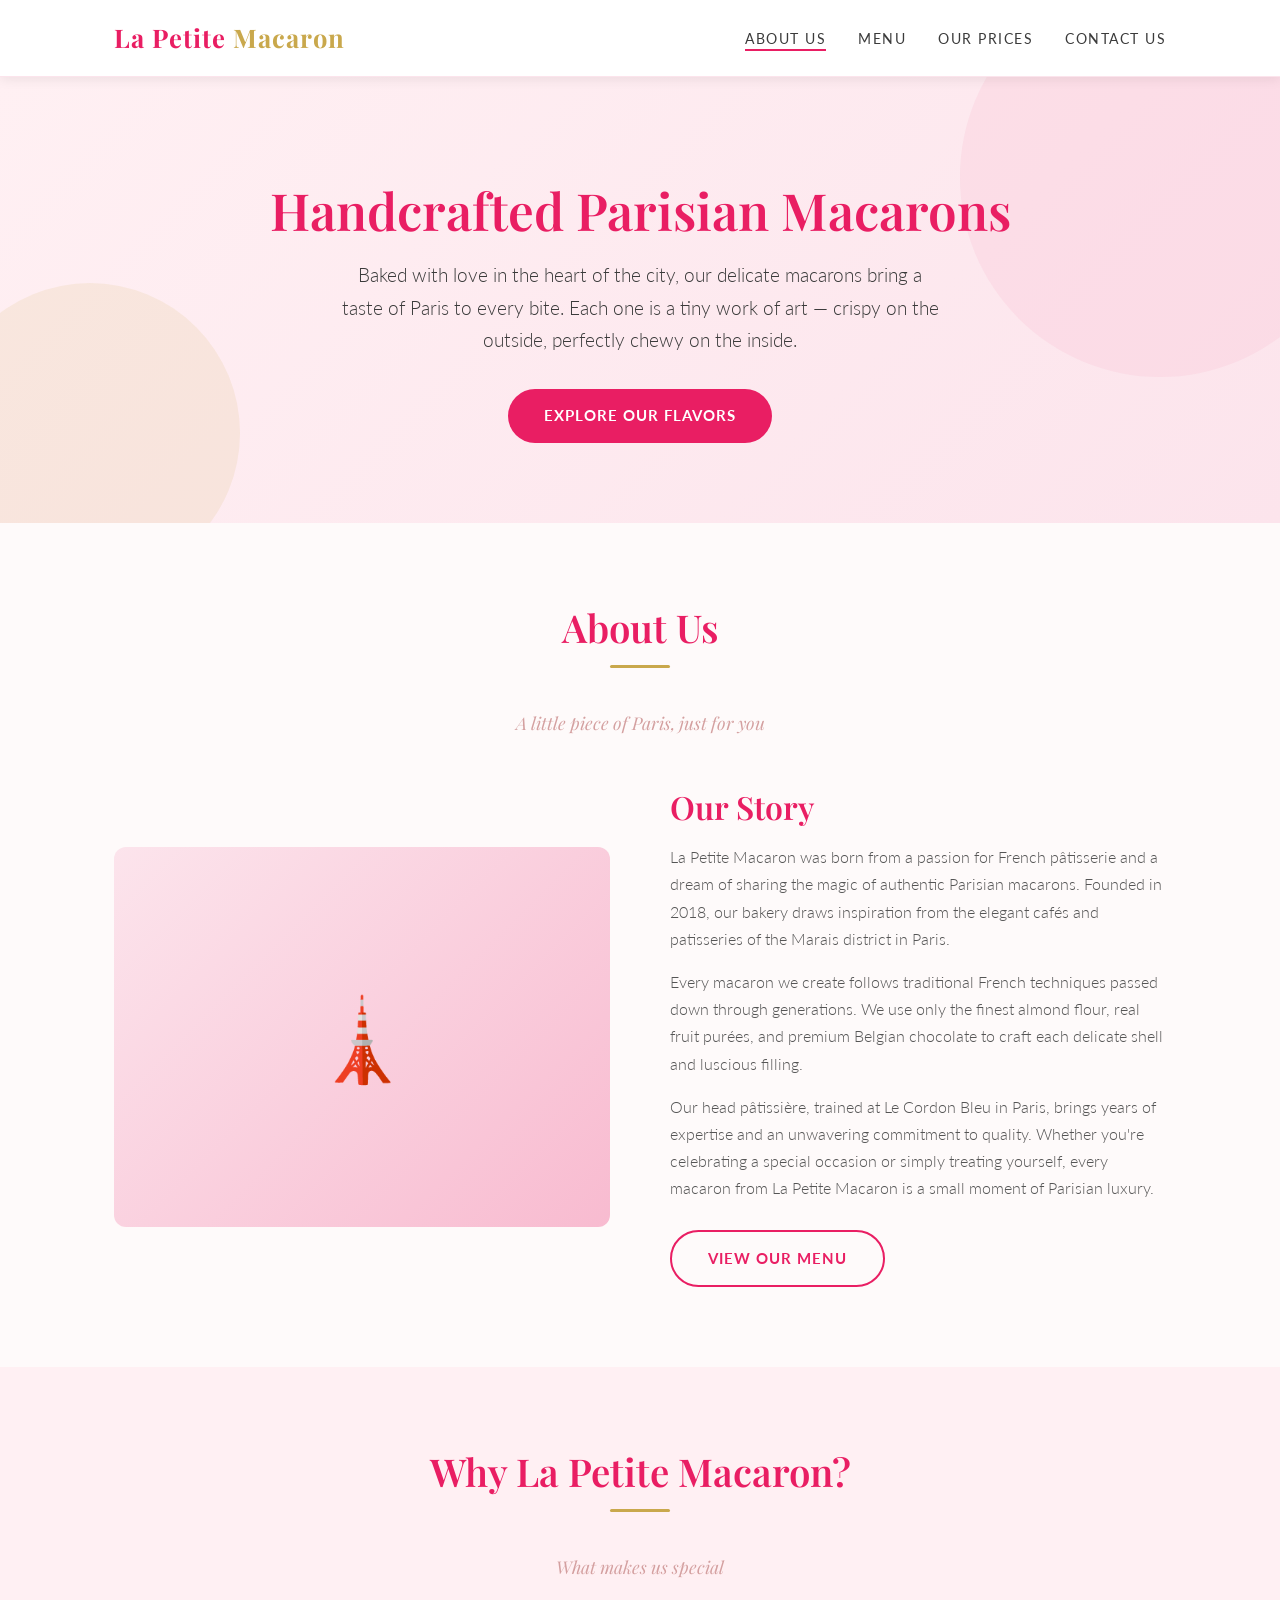
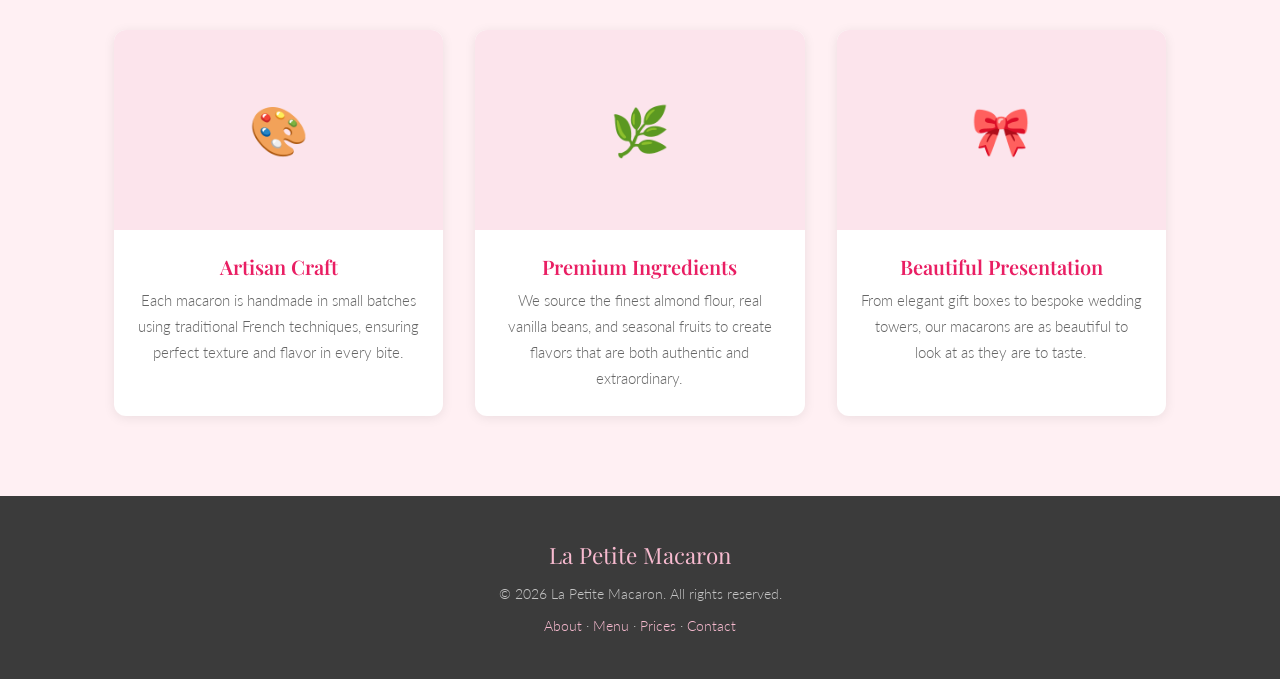
==== index.html @ bf43d008 "Add Parisian macaron bakery website with About, Menu, Prices, and Contact pages Co-Authored-By: Devi" ====
<!DOCTYPE html>
<html lang="en">
<head>
  <meta charset="UTF-8" />
  <meta name="viewport" content="width=device-width, initial-scale=1.0" />
  <title>La Petite Macaron — Parisian Macaron Bakery</title>
  <link rel="stylesheet" href="style.css" />
</head>
<body>

  <!-- ========== HEADER ========== -->
  <header>
    <div class="nav-wrapper">
      <a href="index.html" class="logo">La Petite <span>Macaron</span></a>
      <button class="hamburger" onclick="document.querySelector('nav ul').classList.toggle('open')" aria-label="Menu">
        <span></span><span></span><span></span>
      </button>
      <nav>
        <ul>
          <li><a href="index.html" class="active">About Us</a></li>
          <li><a href="menu.html">Menu</a></li>
          <li><a href="prices.html">Our Prices</a></li>
          <li><a href="contact.html">Contact Us</a></li>
        </ul>
      </nav>
    </div>
  </header>

  <!-- ========== HERO ========== -->
  <section class="hero">
    <h1>Handcrafted Parisian Macarons</h1>
    <p>Baked with love in the heart of the city, our delicate macarons bring a taste of Paris to every bite. Each one is a tiny work of art — crispy on the outside, perfectly chewy on the inside.</p>
    <a href="menu.html" class="btn btn-primary">Explore Our Flavors</a>
  </section>

  <!-- ========== ABOUT US ========== -->
  <section class="section-pad" id="about">
    <div class="container">
      <div class="text-center">
        <h2 class="section-title">About Us</h2>
        <div class="divider"></div>
        <p class="section-subtitle">A little piece of Paris, just for you</p>
      </div>

      <div class="about-grid">
        <div class="about-img-placeholder">🗼</div>
        <div class="about-text">
          <h2>Our Story</h2>
          <p>La Petite Macaron was born from a passion for French pâtisserie and a dream of sharing the magic of authentic Parisian macarons. Founded in 2018, our bakery draws inspiration from the elegant cafés and patisseries of the Marais district in Paris.</p>
          <p>Every macaron we create follows traditional French techniques passed down through generations. We use only the finest almond flour, real fruit purées, and premium Belgian chocolate to craft each delicate shell and luscious filling.</p>
          <p>Our head pâtissière, trained at Le Cordon Bleu in Paris, brings years of expertise and an unwavering commitment to quality. Whether you're celebrating a special occasion or simply treating yourself, every macaron from La Petite Macaron is a small moment of Parisian luxury.</p>
          <a href="menu.html" class="btn btn-outline" style="margin-top: 12px;">View Our Menu</a>
        </div>
      </div>
    </div>
  </section>

  <!-- ========== VALUES ========== -->
  <section class="section-pad" style="background: var(--pink-lightest);">
    <div class="container text-center">
      <h2 class="section-title">Why La Petite Macaron?</h2>
      <div class="divider"></div>
      <p class="section-subtitle">What makes us special</p>

      <div class="card-grid">
        <div class="card">
          <div class="card-img">🎨</div>
          <div class="card-body">
            <h3>Artisan Craft</h3>
            <p>Each macaron is handmade in small batches using traditional French techniques, ensuring perfect texture and flavor in every bite.</p>
          </div>
        </div>

        <div class="card">
          <div class="card-img">🌿</div>
          <div class="card-body">
            <h3>Premium Ingredients</h3>
            <p>We source the finest almond flour, real vanilla beans, and seasonal fruits to create flavors that are both authentic and extraordinary.</p>
          </div>
        </div>

        <div class="card">
          <div class="card-img">🎀</div>
          <div class="card-body">
            <h3>Beautiful Presentation</h3>
            <p>From elegant gift boxes to bespoke wedding towers, our macarons are as beautiful to look at as they are to taste.</p>
          </div>
        </div>
      </div>
    </div>
  </section>

  <!-- ========== FOOTER ========== -->
  <footer>
    <div class="footer-logo">La Petite Macaron</div>
    <p>&copy; 2026 La Petite Macaron. All rights reserved.</p>
    <p style="margin-top: 8px;">
      <a href="index.html">About</a> &middot;
      <a href="menu.html">Menu</a> &middot;
      <a href="prices.html">Prices</a> &middot;
      <a href="contact.html">Contact</a>
    </p>
  </footer>

</body>
</html>
---- style.css ----
/* ===== Parisian Macaron Bakery — Global Styles ===== */

@import url('https://fonts.googleapis.com/css2?family=Playfair+Display:ital,wght@0,400;0,600;0,700;1,400&family=Lato:wght@300;400;700&display=swap');

/* ---------- Reset & Base ---------- */
*, *::before, *::after { box-sizing: border-box; margin: 0; padding: 0; }

:root {
  --pink-lightest: #fff0f3;
  --pink-light:    #fce4ec;
  --pink:          #f8bbd0;
  --pink-medium:   #f48fb1;
  --pink-dark:     #e91e63;
  --rose:          #d4a0a0;
  --gold:          #c9a84c;
  --gold-light:    #e8d5a3;
  --charcoal:      #3b3b3b;
  --off-white:     #fefafa;
  --white:         #ffffff;
  --shadow:        0 2px 12px rgba(0,0,0,.08);
  --shadow-lg:     0 6px 24px rgba(0,0,0,.10);
  --radius:        12px;
  --transition:    .3s ease;
}

html { scroll-behavior: smooth; }

body {
  font-family: 'Lato', sans-serif;
  font-weight: 300;
  color: var(--charcoal);
  background: var(--off-white);
  line-height: 1.7;
  font-size: 16px;
}

h1, h2, h3, h4 {
  font-family: 'Playfair Display', serif;
  font-weight: 600;
  line-height: 1.3;
}

a { color: var(--pink-dark); text-decoration: none; transition: color var(--transition); }
a:hover { color: var(--gold); }

img { max-width: 100%; display: block; }

/* ---------- Utility ---------- */
.container { max-width: 1100px; margin: 0 auto; padding: 0 24px; }
.text-center { text-align: center; }
.section-pad { padding: 80px 0; }

.section-title {
  font-size: 2.4rem;
  margin-bottom: 12px;
  color: var(--pink-dark);
}
.section-subtitle {
  font-size: 1.1rem;
  color: var(--rose);
  margin-bottom: 48px;
  font-style: italic;
  font-family: 'Playfair Display', serif;
}

/* ---------- Header / Navigation ---------- */
header {
  background: var(--white);
  border-bottom: 1px solid var(--pink-light);
  position: sticky;
  top: 0;
  z-index: 100;
  box-shadow: var(--shadow);
}

.nav-wrapper {
  display: flex;
  align-items: center;
  justify-content: space-between;
  padding: 16px 24px;
  max-width: 1100px;
  margin: 0 auto;
}

.logo {
  font-family: 'Playfair Display', serif;
  font-size: 1.6rem;
  font-weight: 700;
  color: var(--pink-dark);
  letter-spacing: 1px;
}
.logo span { color: var(--gold); }

nav ul {
  display: flex;
  list-style: none;
  gap: 32px;
}

nav a {
  font-weight: 400;
  color: var(--charcoal);
  text-transform: uppercase;
  font-size: .85rem;
  letter-spacing: 1.5px;
  position: relative;
  padding-bottom: 4px;
}
nav a::after {
  content: '';
  position: absolute;
  width: 0;
  height: 2px;
  bottom: 0;
  left: 0;
  background: var(--pink-dark);
  transition: width var(--transition);
}
nav a:hover::after,
nav a.active::after { width: 100%; }
nav a:hover { color: var(--pink-dark); }

/* Hamburger (mobile) */
.hamburger {
  display: none;
  flex-direction: column;
  gap: 5px;
  cursor: pointer;
  background: none;
  border: none;
  padding: 4px;
}
.hamburger span {
  display: block;
  width: 26px;
  height: 2px;
  background: var(--charcoal);
  border-radius: 2px;
  transition: var(--transition);
}

/* ---------- Hero ---------- */
.hero {
  background: linear-gradient(135deg, var(--pink-lightest) 0%, var(--pink-light) 100%);
  text-align: center;
  padding: 100px 24px 80px;
  position: relative;
  overflow: hidden;
}
.hero::before {
  content: '';
  position: absolute;
  width: 400px;
  height: 400px;
  border-radius: 50%;
  background: rgba(248,187,208,.25);
  top: -100px;
  right: -80px;
}
.hero::after {
  content: '';
  position: absolute;
  width: 300px;
  height: 300px;
  border-radius: 50%;
  background: rgba(201,168,76,.12);
  bottom: -60px;
  left: -60px;
}

.hero h1 {
  font-size: 3.2rem;
  color: var(--pink-dark);
  margin-bottom: 16px;
  position: relative;
  z-index: 1;
}
.hero p {
  font-size: 1.2rem;
  max-width: 600px;
  margin: 0 auto 32px;
  color: var(--charcoal);
  position: relative;
  z-index: 1;
}
.hero .btn {
  position: relative;
  z-index: 1;
}

/* ---------- Buttons ---------- */
.btn {
  display: inline-block;
  padding: 14px 36px;
  border-radius: 30px;
  font-weight: 700;
  font-size: .95rem;
  letter-spacing: 1px;
  text-transform: uppercase;
  transition: all var(--transition);
  cursor: pointer;
  border: none;
}
.btn-primary {
  background: var(--pink-dark);
  color: var(--white);
}
.btn-primary:hover {
  background: var(--gold);
  color: var(--white);
  transform: translateY(-2px);
  box-shadow: var(--shadow-lg);
}
.btn-outline {
  border: 2px solid var(--pink-dark);
  color: var(--pink-dark);
  background: transparent;
}
.btn-outline:hover {
  background: var(--pink-dark);
  color: var(--white);
}

/* ---------- Cards ---------- */
.card-grid {
  display: grid;
  grid-template-columns: repeat(auto-fill, minmax(280px, 1fr));
  gap: 32px;
}

.card {
  background: var(--white);
  border-radius: var(--radius);
  overflow: hidden;
  box-shadow: var(--shadow);
  transition: transform var(--transition), box-shadow var(--transition);
}
.card:hover {
  transform: translateY(-6px);
  box-shadow: var(--shadow-lg);
}

.card-img {
  width: 100%;
  height: 200px;
  object-fit: cover;
  background: var(--pink-light);
  display: flex;
  align-items: center;
  justify-content: center;
  font-size: 3rem;
}

.card-body {
  padding: 24px;
}
.card-body h3 {
  font-size: 1.25rem;
  margin-bottom: 8px;
  color: var(--pink-dark);
}
.card-body p {
  font-size: .95rem;
  color: #666;
}

/* ---------- About Section ---------- */
.about-grid {
  display: grid;
  grid-template-columns: 1fr 1fr;
  gap: 60px;
  align-items: center;
}
.about-img-placeholder {
  width: 100%;
  height: 380px;
  border-radius: var(--radius);
  background: linear-gradient(135deg, var(--pink-light), var(--pink));
  display: flex;
  align-items: center;
  justify-content: center;
  font-size: 5rem;
}
.about-text h2 {
  font-size: 2rem;
  color: var(--pink-dark);
  margin-bottom: 16px;
}
.about-text p {
  margin-bottom: 16px;
  color: #555;
}

/* ---------- Pricing Table ---------- */
.pricing-grid {
  display: grid;
  grid-template-columns: repeat(auto-fill, minmax(300px, 1fr));
  gap: 32px;
}
.pricing-card {
  background: var(--white);
  border-radius: var(--radius);
  box-shadow: var(--shadow);
  padding: 40px 32px;
  text-align: center;
  transition: transform var(--transition), box-shadow var(--transition);
  position: relative;
  overflow: hidden;
}
.pricing-card::before {
  content: '';
  position: absolute;
  top: 0; left: 0; right: 0;
  height: 5px;
  background: linear-gradient(90deg, var(--pink-medium), var(--pink-dark));
}
.pricing-card:hover {
  transform: translateY(-6px);
  box-shadow: var(--shadow-lg);
}
.pricing-card.featured {
  border: 2px solid var(--pink-dark);
}
.pricing-card.featured::before {
  height: 5px;
  background: linear-gradient(90deg, var(--gold), var(--pink-dark));
}

.pricing-card h3 {
  font-size: 1.4rem;
  color: var(--pink-dark);
  margin-bottom: 8px;
}
.pricing-card .price {
  font-size: 2.4rem;
  font-weight: 700;
  color: var(--charcoal);
  margin: 16px 0;
  font-family: 'Playfair Display', serif;
}
.pricing-card .price small {
  font-size: .9rem;
  font-weight: 300;
  color: #888;
}
.pricing-card ul {
  list-style: none;
  margin: 24px 0;
  text-align: left;
}
.pricing-card ul li {
  padding: 8px 0;
  border-bottom: 1px solid var(--pink-lightest);
  color: #555;
  font-size: .95rem;
}
.pricing-card ul li::before {
  content: '✦ ';
  color: var(--pink-medium);
}

/* ---------- Contact ---------- */
.contact-grid {
  display: grid;
  grid-template-columns: 1fr 1fr;
  gap: 48px;
  align-items: start;
}

.contact-info h3 {
  font-size: 1.3rem;
  color: var(--pink-dark);
  margin-bottom: 16px;
}
.contact-info p {
  margin-bottom: 12px;
  color: #555;
}
.contact-info .info-item {
  display: flex;
  align-items: flex-start;
  gap: 12px;
  margin-bottom: 20px;
}
.contact-info .info-icon {
  width: 42px;
  height: 42px;
  border-radius: 50%;
  background: var(--pink-light);
  display: flex;
  align-items: center;
  justify-content: center;
  font-size: 1.1rem;
  flex-shrink: 0;
  color: var(--pink-dark);
}
.contact-info .info-text strong {
  display: block;
  margin-bottom: 2px;
  color: var(--charcoal);
}
.contact-info .info-text span,
.contact-info .info-text a {
  color: #666;
  font-size: .95rem;
}

.social-links {
  display: flex;
  gap: 16px;
  margin-top: 24px;
}
.social-links a {
  width: 44px;
  height: 44px;
  border-radius: 50%;
  background: var(--pink-light);
  display: flex;
  align-items: center;
  justify-content: center;
  font-size: 1.2rem;
  color: var(--pink-dark);
  transition: all var(--transition);
}
.social-links a:hover {
  background: var(--pink-dark);
  color: var(--white);
  transform: translateY(-3px);
}

.contact-form {
  background: var(--white);
  padding: 36px;
  border-radius: var(--radius);
  box-shadow: var(--shadow);
}
.contact-form h3 {
  font-size: 1.3rem;
  color: var(--pink-dark);
  margin-bottom: 24px;
}
.form-group {
  margin-bottom: 20px;
}
.form-group label {
  display: block;
  font-weight: 400;
  margin-bottom: 6px;
  font-size: .9rem;
  color: var(--charcoal);
}
.form-group input,
.form-group textarea,
.form-group select {
  width: 100%;
  padding: 12px 16px;
  border: 1px solid var(--pink);
  border-radius: 8px;
  font-family: 'Lato', sans-serif;
  font-size: .95rem;
  transition: border-color var(--transition);
  background: var(--off-white);
}
.form-group input:focus,
.form-group textarea:focus,
.form-group select:focus {
  outline: none;
  border-color: var(--pink-dark);
}
.form-group textarea { resize: vertical; min-height: 120px; }

/* ---------- Footer ---------- */
footer {
  background: var(--charcoal);
  color: rgba(255,255,255,.7);
  text-align: center;
  padding: 40px 24px;
  font-size: .9rem;
}
footer .footer-logo {
  font-family: 'Playfair Display', serif;
  font-size: 1.4rem;
  color: var(--pink);
  margin-bottom: 8px;
}
footer a { color: var(--pink); }
footer a:hover { color: var(--gold-light); }

/* ---------- Decorative Divider ---------- */
.divider {
  width: 60px;
  height: 3px;
  background: var(--gold);
  margin: 0 auto 40px;
  border-radius: 2px;
}

/* ---------- Flavor badge ---------- */
.flavor-badge {
  display: inline-block;
  padding: 4px 14px;
  border-radius: 20px;
  font-size: .78rem;
  font-weight: 700;
  text-transform: uppercase;
  letter-spacing: .5px;
  margin-top: 10px;
}
.badge-classic  { background: var(--pink-light); color: var(--pink-dark); }
.badge-fruity   { background: #fff3e0; color: #e65100; }
.badge-rich     { background: #efebe9; color: #4e342e; }
.badge-seasonal { background: #e8f5e9; color: #2e7d32; }
.badge-premium  { background: #fff8e1; color: var(--gold); }

/* ---------- Responsive ---------- */
@media (max-width: 768px) {
  .hamburger { display: flex; }

  nav ul {
    display: none;
    flex-direction: column;
    position: absolute;
    top: 100%;
    left: 0; right: 0;
    background: var(--white);
    padding: 24px;
    gap: 20px;
    border-bottom: 1px solid var(--pink-light);
    box-shadow: var(--shadow);
  }
  nav ul.open { display: flex; }

  .hero h1 { font-size: 2.2rem; }

  .about-grid,
  .contact-grid { grid-template-columns: 1fr; }

  .card-grid { grid-template-columns: 1fr; }
  .pricing-grid { grid-template-columns: 1fr; }
}
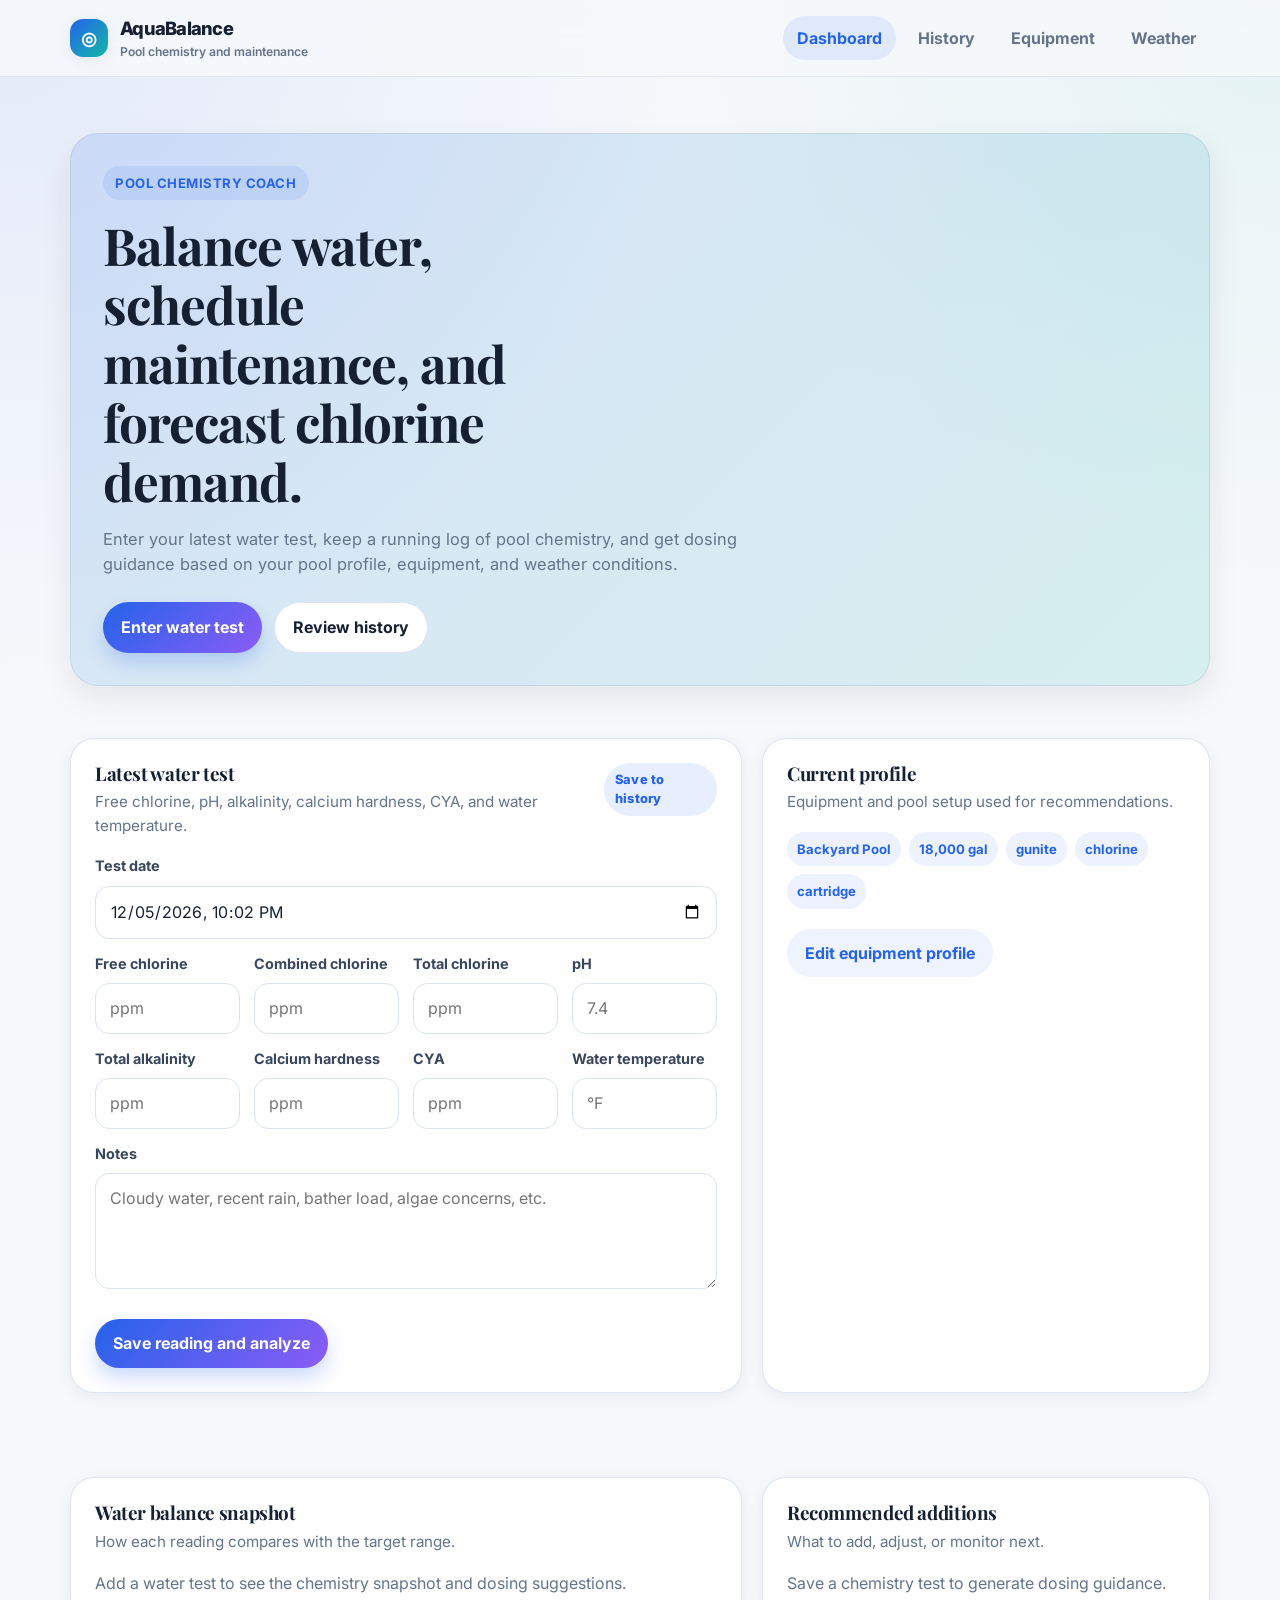
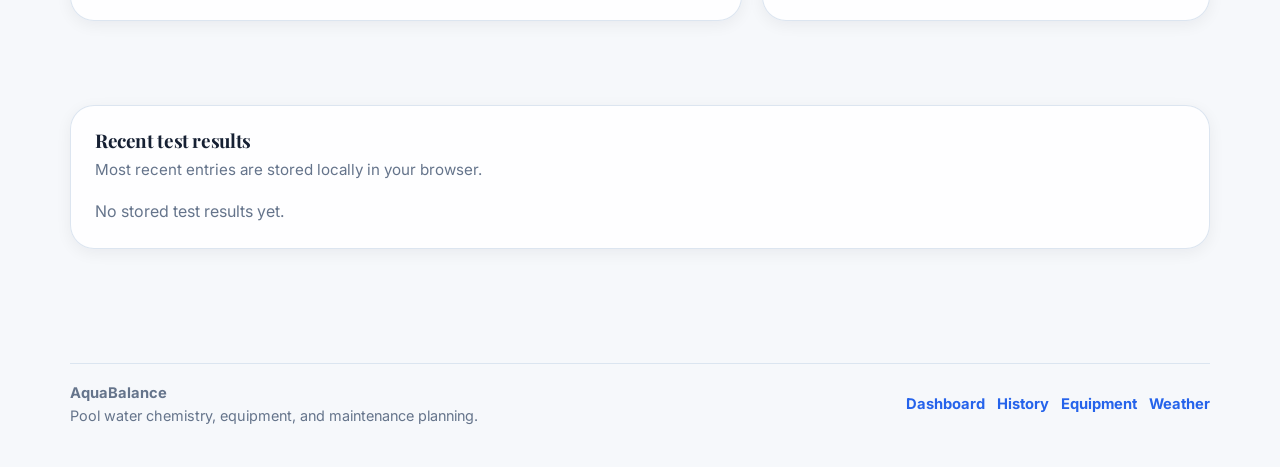
==== commit 3f63aa89: "Build pool chemistry web app Co-Authored-By: Devin AI <158243242+devin-ai-integration[bot]@users.nor" ====
--- a/index.html
+++ b/index.html
@@ -3,104 +3,168 @@
 <head>
   <meta charset="UTF-8" />
   <meta name="viewport" content="width=device-width, initial-scale=1.0" />
-  <title>La Petite Macaron — Parisian Macaron Bakery</title>
+  <title>AquaBalance — Pool Water Chemistry Coach</title>
   <link rel="stylesheet" href="style.css" />
+  <script defer src="app.js"></script>
 </head>
-<body>
-
-  <!-- ========== HEADER ========== -->
-  <header>
-    <div class="nav-wrapper">
-      <a href="index.html" class="logo">La Petite <span>Macaron</span></a>
-      <button class="hamburger" onclick="document.querySelector('nav ul').classList.toggle('open')" aria-label="Menu">
+<body data-page="dashboard">
+  <header class="app-header">
+    <div class="container nav-shell">
+      <a class="brand" href="index.html">
+        <span class="brand-mark">◎</span>
+        <span>
+          AquaBalance
+          <small>Pool chemistry and maintenance</small>
+        </span>
+      </a>
+      <button class="nav-toggle" type="button" aria-label="Toggle navigation" data-nav-toggle>
         <span></span><span></span><span></span>
       </button>
-      <nav>
-        <ul>
-          <li><a href="index.html" class="active">About Us</a></li>
-          <li><a href="menu.html">Menu</a></li>
-          <li><a href="prices.html">Our Prices</a></li>
-          <li><a href="contact.html">Contact Us</a></li>
-        </ul>
+      <nav class="nav" data-nav-menu>
+        <a class="active" data-nav-link href="index.html">Dashboard</a>
+        <a data-nav-link href="menu.html">History</a>
+        <a data-nav-link href="prices.html">Equipment</a>
+        <a data-nav-link href="contact.html">Weather</a>
       </nav>
     </div>
   </header>
 
-  <!-- ========== HERO ========== -->
-  <section class="hero">
-    <h1>Handcrafted Parisian Macarons</h1>
-    <p>Baked with love in the heart of the city, our delicate macarons bring a taste of Paris to every bite. Each one is a tiny work of art — crispy on the outside, perfectly chewy on the inside.</p>
-    <a href="menu.html" class="btn btn-primary">Explore Our Flavors</a>
-  </section>
-
-  <!-- ========== ABOUT US ========== -->
-  <section class="section-pad" id="about">
-    <div class="container">
-      <div class="text-center">
-        <h2 class="section-title">About Us</h2>
-        <div class="divider"></div>
-        <p class="section-subtitle">A little piece of Paris, just for you</p>
-      </div>
-
-      <div class="about-grid">
-        <div class="about-img-placeholder">🗼</div>
-        <div class="about-text">
-          <h2>Our Story</h2>
-          <p>La Petite Macaron was born from a passion for French pâtisserie and a dream of sharing the magic of authentic Parisian macarons. Founded in 2018, our bakery draws inspiration from the elegant cafés and patisseries of the Marais district in Paris.</p>
-          <p>Every macaron we create follows traditional French techniques passed down through generations. We use only the finest almond flour, real fruit purées, and premium Belgian chocolate to craft each delicate shell and luscious filling.</p>
-          <p>Our head pâtissière, trained at Le Cordon Bleu in Paris, brings years of expertise and an unwavering commitment to quality. Whether you're celebrating a special occasion or simply treating yourself, every macaron from La Petite Macaron is a small moment of Parisian luxury.</p>
-          <a href="menu.html" class="btn btn-outline" style="margin-top: 12px;">View Our Menu</a>
+  <main class="container">
+    <section class="hero">
+      <div class="hero-card">
+        <span class="eyebrow">Pool chemistry coach</span>
+        <h1>Balance water, schedule maintenance, and forecast chlorine demand.</h1>
+        <p>Enter your latest water test, keep a running log of pool chemistry, and get dosing guidance based on your pool profile, equipment, and weather conditions.</p>
+        <div class="hero-actions">
+          <a class="btn" href="#chemistry-form">Enter water test</a>
+          <a class="btn-secondary" href="menu.html">Review history</a>
         </div>
       </div>
-    </div>
-  </section>
+    </section>
 
-  <!-- ========== VALUES ========== -->
-  <section class="section-pad" style="background: var(--pink-lightest);">
-    <div class="container text-center">
-      <h2 class="section-title">Why La Petite Macaron?</h2>
-      <div class="divider"></div>
-      <p class="section-subtitle">What makes us special</p>
+    <section class="section">
+      <div class="dashboard-grid two-up">
+        <article class="panel">
+          <div class="panel-header">
+            <div class="panel-title">
+              <h2>Latest water test</h2>
+              <p>Free chlorine, pH, alkalinity, calcium hardness, CYA, and water temperature.</p>
+            </div>
+            <span class="badge neutral">Save to history</span>
+          </div>
 
-      <div class="card-grid">
-        <div class="card">
-          <div class="card-img">🎨</div>
-          <div class="card-body">
-            <h3>Artisan Craft</h3>
-            <p>Each macaron is handmade in small batches using traditional French techniques, ensuring perfect texture and flavor in every bite.</p>
+          <form id="chemistry-form" class="form-grid">
+            <div class="field span-12">
+              <label for="test-date">Test date</label>
+              <input id="test-date" name="date" type="datetime-local" />
+            </div>
+            <div class="field span-3">
+              <label for="free-chlorine">Free chlorine</label>
+              <input id="free-chlorine" name="freeChlorine" type="number" step="0.1" min="0" placeholder="ppm" required />
+            </div>
+            <div class="field span-3">
+              <label for="combined-chlorine">Combined chlorine</label>
+              <input id="combined-chlorine" name="combinedChlorine" type="number" step="0.1" min="0" placeholder="ppm" />
+            </div>
+            <div class="field span-3">
+              <label for="total-chlorine">Total chlorine</label>
+              <input id="total-chlorine" name="totalChlorine" type="number" step="0.1" min="0" placeholder="ppm" />
+            </div>
+            <div class="field span-3">
+              <label for="pH">pH</label>
+              <input id="pH" name="pH" type="number" step="0.01" min="6" max="8.5" placeholder="7.4" required />
+            </div>
+            <div class="field span-3">
+              <label for="total-alkalinity">Total alkalinity</label>
+              <input id="total-alkalinity" name="totalAlkalinity" type="number" step="1" min="0" placeholder="ppm" required />
+            </div>
+            <div class="field span-3">
+              <label for="calcium-hardness">Calcium hardness</label>
+              <input id="calcium-hardness" name="calciumHardness" type="number" step="1" min="0" placeholder="ppm" required />
+            </div>
+            <div class="field span-3">
+              <label for="cya">CYA</label>
+              <input id="cya" name="cya" type="number" step="1" min="0" placeholder="ppm" required />
+            </div>
+            <div class="field span-3">
+              <label for="water-temp">Water temperature</label>
+              <input id="water-temp" name="waterTemp" type="number" step="0.1" min="32" max="100" placeholder="°F" />
+            </div>
+            <div class="field span-12">
+              <label for="reading-notes">Notes</label>
+              <textarea id="reading-notes" name="notes" placeholder="Cloudy water, recent rain, bather load, algae concerns, etc."></textarea>
+            </div>
+            <div class="span-12 action-row">
+              <button class="btn" type="submit">Save reading and analyze</button>
+            </div>
+          </form>
+        </article>
+
+        <aside class="panel">
+          <div class="panel-header">
+            <div class="panel-title">
+              <h2>Current profile</h2>
+              <p>Equipment and pool setup used for recommendations.</p>
+            </div>
+          </div>
+          <div id="profile-brief" class="stack"></div>
+          <div class="section-gap">
+            <a class="btn-ghost" href="prices.html">Edit equipment profile</a>
+          </div>
+        </aside>
+      </div>
+    </section>
+
+    <section class="section">
+      <div class="dashboard-grid two-up">
+        <article class="panel">
+          <div class="panel-header">
+            <div class="panel-title">
+              <h2>Water balance snapshot</h2>
+              <p>How each reading compares with the target range.</p>
+            </div>
+          </div>
+          <div id="water-snapshot"></div>
+        </article>
+
+        <article class="panel">
+          <div class="panel-header">
+            <div class="panel-title">
+              <h2>Recommended additions</h2>
+              <p>What to add, adjust, or monitor next.</p>
+            </div>
+          </div>
+          <div id="recommendations-list" class="recommendation-list"></div>
+        </article>
+      </div>
+    </section>
+
+    <section class="section">
+      <article class="panel">
+        <div class="panel-header">
+          <div class="panel-title">
+            <h2>Recent test results</h2>
+            <p>Most recent entries are stored locally in your browser.</p>
           </div>
         </div>
+        <div id="recent-tests"></div>
+      </article>
+    </section>
+  </main>
 
-        <div class="card">
-          <div class="card-img">🌿</div>
-          <div class="card-body">
-            <h3>Premium Ingredients</h3>
-            <p>We source the finest almond flour, real vanilla beans, and seasonal fruits to create flavors that are both authentic and extraordinary.</p>
-          </div>
-        </div>
-
-        <div class="card">
-          <div class="card-img">🎀</div>
-          <div class="card-body">
-            <h3>Beautiful Presentation</h3>
-            <p>From elegant gift boxes to bespoke wedding towers, our macarons are as beautiful to look at as they are to taste.</p>
-          </div>
-        </div>
+  <footer class="footer">
+    <div class="container footer-card">
+      <div>
+        <strong>AquaBalance</strong>
+        <div class="helper">Pool water chemistry, equipment, and maintenance planning.</div>
+      </div>
+      <div class="footer-links">
+        <a href="index.html">Dashboard</a>
+        <a href="menu.html">History</a>
+        <a href="prices.html">Equipment</a>
+        <a href="contact.html">Weather</a>
       </div>
     </div>
-  </section>
-
-  <!-- ========== FOOTER ========== -->
-  <footer>
-    <div class="footer-logo">La Petite Macaron</div>
-    <p>&copy; 2026 La Petite Macaron. All rights reserved.</p>
-    <p style="margin-top: 8px;">
-      <a href="index.html">About</a> &middot;
-      <a href="menu.html">Menu</a> &middot;
-      <a href="prices.html">Prices</a> &middot;
-      <a href="contact.html">Contact</a>
-    </p>
   </footer>
-
 </body>
 </html>
--- a/style.css
+++ b/style.css
@@ -1,540 +1,702 @@
-/* ===== Parisian Macaron Bakery — Global Styles ===== */
-
-@import url('https://fonts.googleapis.com/css2?family=Playfair+Display:ital,wght@0,400;0,600;0,700;1,400&family=Lato:wght@300;400;700&display=swap');
-
-/* ---------- Reset & Base ---------- */
-*, *::before, *::after { box-sizing: border-box; margin: 0; padding: 0; }
+@import url('https://fonts.googleapis.com/css2?family=Inter:wght@400;500;600;700;800&family=Playfair+Display:wght@600;700&display=swap');
 
 :root {
-  --pink-lightest: #fff0f3;
-  --pink-light:    #fce4ec;
-  --pink:          #f8bbd0;
-  --pink-medium:   #f48fb1;
-  --pink-dark:     #e91e63;
-  --rose:          #d4a0a0;
-  --gold:          #c9a84c;
-  --gold-light:    #e8d5a3;
-  --charcoal:      #3b3b3b;
-  --off-white:     #fefafa;
-  --white:         #ffffff;
-  --shadow:        0 2px 12px rgba(0,0,0,.08);
-  --shadow-lg:     0 6px 24px rgba(0,0,0,.10);
-  --radius:        12px;
-  --transition:    .3s ease;
-}
-
-html { scroll-behavior: smooth; }
+  --bg: #f6f8fb;
+  --panel: #ffffff;
+  --text: #162033;
+  --muted: #65748b;
+  --border: #dbe4f0;
+  --brand: #2563eb;
+  --brand-2: #14b8a6;
+  --accent: #8b5cf6;
+  --warn: #f59e0b;
+  --danger: #dc2626;
+  --good: #059669;
+  --shadow: 0 12px 32px rgba(15, 23, 42, .08);
+  --shadow-soft: 0 4px 16px rgba(15, 23, 42, .06);
+  --radius: 18px;
+}
+
+*,
+*::before,
+*::after {
+  box-sizing: border-box;
+}
+
+html {
+  scroll-behavior: smooth;
+}
 
 body {
-  font-family: 'Lato', sans-serif;
-  font-weight: 300;
-  color: var(--charcoal);
-  background: var(--off-white);
-  line-height: 1.7;
-  font-size: 16px;
-}
-
-h1, h2, h3, h4 {
+  margin: 0;
+  font-family: 'Inter', sans-serif;
+  color: var(--text);
+  background:
+    radial-gradient(circle at top left, rgba(37, 99, 235, .09), transparent 28%),
+    radial-gradient(circle at top right, rgba(20, 184, 166, .08), transparent 24%),
+    var(--bg);
+  line-height: 1.55;
+}
+
+h1,
+h2,
+h3,
+h4 {
+  margin: 0;
+  line-height: 1.15;
+  letter-spacing: -0.02em;
+}
+
+h1,
+h2 {
   font-family: 'Playfair Display', serif;
-  font-weight: 600;
-  line-height: 1.3;
-}
-
-a { color: var(--pink-dark); text-decoration: none; transition: color var(--transition); }
-a:hover { color: var(--gold); }
-
-img { max-width: 100%; display: block; }
-
-/* ---------- Utility ---------- */
-.container { max-width: 1100px; margin: 0 auto; padding: 0 24px; }
-.text-center { text-align: center; }
-.section-pad { padding: 80px 0; }
-
-.section-title {
-  font-size: 2.4rem;
-  margin-bottom: 12px;
-  color: var(--pink-dark);
-}
-.section-subtitle {
-  font-size: 1.1rem;
-  color: var(--rose);
-  margin-bottom: 48px;
-  font-style: italic;
-  font-family: 'Playfair Display', serif;
-}
-
-/* ---------- Header / Navigation ---------- */
-header {
-  background: var(--white);
-  border-bottom: 1px solid var(--pink-light);
+}
+
+p {
+  margin: 0;
+}
+
+a {
+  color: inherit;
+  text-decoration: none;
+}
+
+button,
+input,
+select,
+textarea {
+  font: inherit;
+}
+
+img {
+  max-width: 100%;
+  display: block;
+}
+
+.container {
+  width: min(1140px, calc(100% - 32px));
+  margin: 0 auto;
+}
+
+.section {
+  padding: 28px 0 56px;
+}
+
+.hero {
+  padding: 56px 0 24px;
+}
+
+.hero-card {
+  background: linear-gradient(135deg, rgba(37, 99, 235, .14), rgba(20, 184, 166, .14));
+  border: 1px solid rgba(148, 163, 184, .25);
+  border-radius: 28px;
+  padding: 32px;
+  box-shadow: var(--shadow);
+}
+
+.eyebrow {
+  display: inline-flex;
+  align-items: center;
+  gap: 8px;
+  padding: 7px 12px;
+  border-radius: 999px;
+  background: rgba(37, 99, 235, .10);
+  color: var(--brand);
+  font-weight: 700;
+  font-size: .82rem;
+  letter-spacing: .04em;
+  text-transform: uppercase;
+}
+
+.hero h1 {
+  font-size: clamp(2.2rem, 4vw, 3.8rem);
+  margin-top: 16px;
+  max-width: 14ch;
+}
+
+.hero p {
+  color: var(--muted);
+  max-width: 68ch;
+  margin-top: 16px;
+  font-size: 1.03rem;
+}
+
+.hero-actions {
+  display: flex;
+  flex-wrap: wrap;
+  gap: 12px;
+  margin-top: 24px;
+}
+
+.btn,
+.btn-secondary,
+.btn-ghost {
+  border: 0;
+  border-radius: 999px;
+  padding: 12px 18px;
+  font-weight: 700;
+  cursor: pointer;
+  transition: transform .2s ease, box-shadow .2s ease, background .2s ease, color .2s ease;
+  display: inline-flex;
+  align-items: center;
+  justify-content: center;
+  gap: 8px;
+}
+
+.btn {
+  color: #fff;
+  background: linear-gradient(135deg, var(--brand), var(--accent));
+  box-shadow: 0 10px 18px rgba(37, 99, 235, .22);
+}
+
+.btn:hover,
+.btn-secondary:hover,
+.btn-ghost:hover {
+  transform: translateY(-1px);
+}
+
+.btn-secondary {
+  color: var(--text);
+  background: #fff;
+  border: 1px solid var(--border);
+}
+
+.btn-ghost {
+  color: var(--brand);
+  background: rgba(37, 99, 235, .07);
+}
+
+.app-header {
   position: sticky;
   top: 0;
-  z-index: 100;
-  box-shadow: var(--shadow);
-}
-
-.nav-wrapper {
+  z-index: 40;
+  backdrop-filter: blur(18px);
+  background: rgba(246, 248, 251, .84);
+  border-bottom: 1px solid rgba(219, 228, 240, .9);
+}
+
+.nav-shell {
   display: flex;
   align-items: center;
   justify-content: space-between;
-  padding: 16px 24px;
-  max-width: 1100px;
-  margin: 0 auto;
-}
-
-.logo {
-  font-family: 'Playfair Display', serif;
-  font-size: 1.6rem;
-  font-weight: 700;
-  color: var(--pink-dark);
-  letter-spacing: 1px;
-}
-.logo span { color: var(--gold); }
-
-nav ul {
-  display: flex;
-  list-style: none;
-  gap: 32px;
-}
-
-nav a {
-  font-weight: 400;
-  color: var(--charcoal);
-  text-transform: uppercase;
-  font-size: .85rem;
-  letter-spacing: 1.5px;
-  position: relative;
-  padding-bottom: 4px;
-}
-nav a::after {
-  content: '';
-  position: absolute;
-  width: 0;
-  height: 2px;
-  bottom: 0;
-  left: 0;
-  background: var(--pink-dark);
-  transition: width var(--transition);
-}
-nav a:hover::after,
-nav a.active::after { width: 100%; }
-nav a:hover { color: var(--pink-dark); }
-
-/* Hamburger (mobile) */
-.hamburger {
+  gap: 18px;
+  min-height: 76px;
+}
+
+.brand {
+  display: inline-flex;
+  align-items: center;
+  gap: 12px;
+  font-weight: 800;
+  letter-spacing: -0.04em;
+  font-size: 1.15rem;
+}
+
+.brand-mark {
+  width: 38px;
+  height: 38px;
+  border-radius: 13px;
+  display: grid;
+  place-items: center;
+  color: #fff;
+  background: linear-gradient(135deg, var(--brand), var(--brand-2));
+  box-shadow: var(--shadow-soft);
+}
+
+.brand small {
+  display: block;
+  font-size: .76rem;
+  color: var(--muted);
+  font-weight: 600;
+  letter-spacing: 0;
+}
+
+.nav-toggle {
   display: none;
-  flex-direction: column;
-  gap: 5px;
-  cursor: pointer;
-  background: none;
-  border: none;
-  padding: 4px;
-}
-.hamburger span {
-  display: block;
-  width: 26px;
-  height: 2px;
-  background: var(--charcoal);
-  border-radius: 2px;
-  transition: var(--transition);
-}
-
-/* ---------- Hero ---------- */
-.hero {
-  background: linear-gradient(135deg, var(--pink-lightest) 0%, var(--pink-light) 100%);
-  text-align: center;
-  padding: 100px 24px 80px;
-  position: relative;
-  overflow: hidden;
-}
-.hero::before {
-  content: '';
-  position: absolute;
-  width: 400px;
-  height: 400px;
-  border-radius: 50%;
-  background: rgba(248,187,208,.25);
-  top: -100px;
-  right: -80px;
-}
-.hero::after {
-  content: '';
-  position: absolute;
-  width: 300px;
-  height: 300px;
-  border-radius: 50%;
-  background: rgba(201,168,76,.12);
-  bottom: -60px;
-  left: -60px;
-}
-
-.hero h1 {
-  font-size: 3.2rem;
-  color: var(--pink-dark);
-  margin-bottom: 16px;
-  position: relative;
-  z-index: 1;
-}
-.hero p {
-  font-size: 1.2rem;
-  max-width: 600px;
-  margin: 0 auto 32px;
-  color: var(--charcoal);
-  position: relative;
-  z-index: 1;
-}
-.hero .btn {
-  position: relative;
-  z-index: 1;
-}
-
-/* ---------- Buttons ---------- */
-.btn {
-  display: inline-block;
-  padding: 14px 36px;
-  border-radius: 30px;
-  font-weight: 700;
-  font-size: .95rem;
-  letter-spacing: 1px;
-  text-transform: uppercase;
-  transition: all var(--transition);
-  cursor: pointer;
-  border: none;
-}
-.btn-primary {
-  background: var(--pink-dark);
-  color: var(--white);
-}
-.btn-primary:hover {
-  background: var(--gold);
-  color: var(--white);
-  transform: translateY(-2px);
-  box-shadow: var(--shadow-lg);
-}
-.btn-outline {
-  border: 2px solid var(--pink-dark);
-  color: var(--pink-dark);
-  background: transparent;
-}
-.btn-outline:hover {
-  background: var(--pink-dark);
-  color: var(--white);
-}
-
-/* ---------- Cards ---------- */
-.card-grid {
-  display: grid;
-  grid-template-columns: repeat(auto-fill, minmax(280px, 1fr));
-  gap: 32px;
-}
-
-.card {
-  background: var(--white);
-  border-radius: var(--radius);
-  overflow: hidden;
-  box-shadow: var(--shadow);
-  transition: transform var(--transition), box-shadow var(--transition);
-}
-.card:hover {
-  transform: translateY(-6px);
-  box-shadow: var(--shadow-lg);
-}
-
-.card-img {
-  width: 100%;
-  height: 200px;
-  object-fit: cover;
-  background: var(--pink-light);
-  display: flex;
-  align-items: center;
-  justify-content: center;
-  font-size: 3rem;
-}
-
-.card-body {
-  padding: 24px;
-}
-.card-body h3 {
-  font-size: 1.25rem;
-  margin-bottom: 8px;
-  color: var(--pink-dark);
-}
-.card-body p {
-  font-size: .95rem;
-  color: #666;
-}
-
-/* ---------- About Section ---------- */
-.about-grid {
-  display: grid;
-  grid-template-columns: 1fr 1fr;
-  gap: 60px;
-  align-items: center;
-}
-.about-img-placeholder {
-  width: 100%;
-  height: 380px;
-  border-radius: var(--radius);
-  background: linear-gradient(135deg, var(--pink-light), var(--pink));
-  display: flex;
-  align-items: center;
-  justify-content: center;
-  font-size: 5rem;
-}
-.about-text h2 {
-  font-size: 2rem;
-  color: var(--pink-dark);
-  margin-bottom: 16px;
-}
-.about-text p {
-  margin-bottom: 16px;
-  color: #555;
-}
-
-/* ---------- Pricing Table ---------- */
-.pricing-grid {
-  display: grid;
-  grid-template-columns: repeat(auto-fill, minmax(300px, 1fr));
-  gap: 32px;
-}
-.pricing-card {
-  background: var(--white);
-  border-radius: var(--radius);
-  box-shadow: var(--shadow);
-  padding: 40px 32px;
-  text-align: center;
-  transition: transform var(--transition), box-shadow var(--transition);
-  position: relative;
-  overflow: hidden;
-}
-.pricing-card::before {
-  content: '';
-  position: absolute;
-  top: 0; left: 0; right: 0;
-  height: 5px;
-  background: linear-gradient(90deg, var(--pink-medium), var(--pink-dark));
-}
-.pricing-card:hover {
-  transform: translateY(-6px);
-  box-shadow: var(--shadow-lg);
-}
-.pricing-card.featured {
-  border: 2px solid var(--pink-dark);
-}
-.pricing-card.featured::before {
-  height: 5px;
-  background: linear-gradient(90deg, var(--gold), var(--pink-dark));
-}
-
-.pricing-card h3 {
-  font-size: 1.4rem;
-  color: var(--pink-dark);
-  margin-bottom: 8px;
-}
-.pricing-card .price {
-  font-size: 2.4rem;
-  font-weight: 700;
-  color: var(--charcoal);
-  margin: 16px 0;
-  font-family: 'Playfair Display', serif;
-}
-.pricing-card .price small {
-  font-size: .9rem;
-  font-weight: 300;
-  color: #888;
-}
-.pricing-card ul {
-  list-style: none;
-  margin: 24px 0;
-  text-align: left;
-}
-.pricing-card ul li {
-  padding: 8px 0;
-  border-bottom: 1px solid var(--pink-lightest);
-  color: #555;
-  font-size: .95rem;
-}
-.pricing-card ul li::before {
-  content: '✦ ';
-  color: var(--pink-medium);
-}
-
-/* ---------- Contact ---------- */
-.contact-grid {
-  display: grid;
-  grid-template-columns: 1fr 1fr;
-  gap: 48px;
-  align-items: start;
-}
-
-.contact-info h3 {
-  font-size: 1.3rem;
-  color: var(--pink-dark);
-  margin-bottom: 16px;
-}
-.contact-info p {
-  margin-bottom: 12px;
-  color: #555;
-}
-.contact-info .info-item {
-  display: flex;
-  align-items: flex-start;
-  gap: 12px;
-  margin-bottom: 20px;
-}
-.contact-info .info-icon {
-  width: 42px;
-  height: 42px;
-  border-radius: 50%;
-  background: var(--pink-light);
-  display: flex;
-  align-items: center;
-  justify-content: center;
-  font-size: 1.1rem;
-  flex-shrink: 0;
-  color: var(--pink-dark);
-}
-.contact-info .info-text strong {
-  display: block;
-  margin-bottom: 2px;
-  color: var(--charcoal);
-}
-.contact-info .info-text span,
-.contact-info .info-text a {
-  color: #666;
-  font-size: .95rem;
-}
-
-.social-links {
-  display: flex;
-  gap: 16px;
-  margin-top: 24px;
-}
-.social-links a {
+  border: 1px solid var(--border);
+  background: #fff;
+  border-radius: 12px;
   width: 44px;
   height: 44px;
-  border-radius: 50%;
-  background: var(--pink-light);
-  display: flex;
+  padding: 0;
   align-items: center;
   justify-content: center;
-  font-size: 1.2rem;
-  color: var(--pink-dark);
-  transition: all var(--transition);
-}
-.social-links a:hover {
-  background: var(--pink-dark);
-  color: var(--white);
-  transform: translateY(-3px);
-}
-
-.contact-form {
-  background: var(--white);
-  padding: 36px;
-  border-radius: var(--radius);
-  box-shadow: var(--shadow);
-}
-.contact-form h3 {
-  font-size: 1.3rem;
-  color: var(--pink-dark);
-  margin-bottom: 24px;
-}
-.form-group {
-  margin-bottom: 20px;
-}
-.form-group label {
-  display: block;
-  font-weight: 400;
-  margin-bottom: 6px;
-  font-size: .9rem;
-  color: var(--charcoal);
-}
-.form-group input,
-.form-group textarea,
-.form-group select {
-  width: 100%;
-  padding: 12px 16px;
-  border: 1px solid var(--pink);
-  border-radius: 8px;
-  font-family: 'Lato', sans-serif;
+  gap: 4px;
+}
+
+.nav-toggle span {
+  display: block;
+  width: 18px;
+  height: 2px;
+  border-radius: 999px;
+  background: var(--text);
+}
+
+.nav {
+  display: flex;
+  align-items: center;
+  gap: 8px;
+}
+
+.nav a {
+  color: var(--muted);
+  font-weight: 700;
+  border-radius: 999px;
+  padding: 10px 14px;
+  transition: background .2s ease, color .2s ease;
+}
+
+.nav a:hover,
+.nav a.active {
+  background: rgba(37, 99, 235, .10);
+  color: var(--brand);
+}
+
+.dashboard-grid {
+  display: grid;
+  gap: 20px;
+}
+
+.dashboard-grid.two-up {
+  grid-template-columns: minmax(0, 1.35fr) minmax(300px, .9fr);
+}
+
+.dashboard-grid.three-up {
+  grid-template-columns: repeat(3, minmax(0, 1fr));
+}
+
+.stack {
+  display: grid;
+  gap: 12px;
+}
+
+.panel {
+  background: rgba(255, 255, 255, .82);
+  border: 1px solid rgba(219, 228, 240, .95);
+  border-radius: 24px;
+  padding: 24px;
+  box-shadow: var(--shadow-soft);
+}
+
+.panel h2,
+.panel h3 {
+  font-size: 1.18rem;
+}
+
+.panel-header {
+  display: flex;
+  align-items: flex-start;
+  justify-content: space-between;
+  gap: 16px;
+  margin-bottom: 18px;
+}
+
+.panel-title {
+  display: grid;
+  gap: 6px;
+}
+
+.panel-title p {
+  color: var(--muted);
   font-size: .95rem;
-  transition: border-color var(--transition);
-  background: var(--off-white);
-}
-.form-group input:focus,
-.form-group textarea:focus,
-.form-group select:focus {
-  outline: none;
-  border-color: var(--pink-dark);
-}
-.form-group textarea { resize: vertical; min-height: 120px; }
-
-/* ---------- Footer ---------- */
-footer {
-  background: var(--charcoal);
-  color: rgba(255,255,255,.7);
-  text-align: center;
-  padding: 40px 24px;
-  font-size: .9rem;
-}
-footer .footer-logo {
-  font-family: 'Playfair Display', serif;
-  font-size: 1.4rem;
-  color: var(--pink);
-  margin-bottom: 8px;
-}
-footer a { color: var(--pink); }
-footer a:hover { color: var(--gold-light); }
-
-/* ---------- Decorative Divider ---------- */
-.divider {
-  width: 60px;
-  height: 3px;
-  background: var(--gold);
-  margin: 0 auto 40px;
-  border-radius: 2px;
-}
-
-/* ---------- Flavor badge ---------- */
-.flavor-badge {
-  display: inline-block;
-  padding: 4px 14px;
-  border-radius: 20px;
-  font-size: .78rem;
+}
+
+.badge {
+  display: inline-flex;
+  align-items: center;
+  gap: 8px;
+  padding: 7px 11px;
+  border-radius: 999px;
+  font-size: .8rem;
+  font-weight: 800;
+  letter-spacing: .02em;
+}
+
+.badge.good {
+  background: rgba(5, 150, 105, .10);
+  color: var(--good);
+}
+
+.badge.warn {
+  background: rgba(245, 158, 11, .12);
+  color: #b45309;
+}
+
+.badge.bad {
+  background: rgba(220, 38, 38, .10);
+  color: var(--danger);
+}
+
+.badge.neutral {
+  background: rgba(37, 99, 235, .10);
+  color: var(--brand);
+}
+
+.summary-grid {
+  display: grid;
+  grid-template-columns: repeat(auto-fit, minmax(180px, 1fr));
+  gap: 14px;
+}
+
+.metric {
+  background: linear-gradient(180deg, #fff, #f7faff);
+  border: 1px solid var(--border);
+  border-radius: 18px;
+  padding: 16px;
+}
+
+.metric span {
+  display: block;
+  color: var(--muted);
+  font-size: .84rem;
   font-weight: 700;
   text-transform: uppercase;
-  letter-spacing: .5px;
+  letter-spacing: .06em;
+}
+
+.metric strong {
+  display: block;
   margin-top: 10px;
-}
-.badge-classic  { background: var(--pink-light); color: var(--pink-dark); }
-.badge-fruity   { background: #fff3e0; color: #e65100; }
-.badge-rich     { background: #efebe9; color: #4e342e; }
-.badge-seasonal { background: #e8f5e9; color: #2e7d32; }
-.badge-premium  { background: #fff8e1; color: var(--gold); }
-
-/* ---------- Responsive ---------- */
-@media (max-width: 768px) {
-  .hamburger { display: flex; }
-
-  nav ul {
+  font-size: 1.5rem;
+  letter-spacing: -0.04em;
+}
+
+.metric small {
+  display: block;
+  margin-top: 4px;
+  color: var(--muted);
+}
+
+.form-grid {
+  display: grid;
+  grid-template-columns: repeat(12, minmax(0, 1fr));
+  gap: 14px;
+}
+
+.field {
+  display: grid;
+  gap: 8px;
+}
+
+.field label {
+  font-size: .9rem;
+  font-weight: 700;
+  color: #39475e;
+}
+
+.field input,
+.field select,
+.field textarea {
+  width: 100%;
+  border: 1px solid var(--border);
+  border-radius: 14px;
+  background: #fff;
+  color: var(--text);
+  padding: 12px 14px;
+  transition: border-color .2s ease, box-shadow .2s ease;
+}
+
+.field textarea {
+  min-height: 116px;
+  resize: vertical;
+}
+
+.field input:focus,
+.field select:focus,
+.field textarea:focus {
+  outline: 0;
+  border-color: rgba(37, 99, 235, .65);
+  box-shadow: 0 0 0 4px rgba(37, 99, 235, .12);
+}
+
+.span-12 { grid-column: span 12; }
+.span-6 { grid-column: span 6; }
+.span-4 { grid-column: span 4; }
+.span-3 { grid-column: span 3; }
+
+.action-row {
+  display: flex;
+  flex-wrap: wrap;
+  gap: 10px;
+  margin-top: 16px;
+}
+
+.recommendation-list,
+.maintenance-list,
+.weather-list {
+  display: grid;
+  gap: 12px;
+}
+
+.recommendation {
+  border: 1px solid var(--border);
+  border-radius: 18px;
+  padding: 14px 16px;
+  background: #fff;
+}
+
+.recommendation strong,
+.maintenance-item strong {
+  display: block;
+  margin-bottom: 4px;
+}
+
+.recommendation p,
+.maintenance-item p,
+.note {
+  color: var(--muted);
+}
+
+.chip-row {
+  display: flex;
+  flex-wrap: wrap;
+  gap: 8px;
+}
+
+.chip {
+  display: inline-flex;
+  align-items: center;
+  gap: 6px;
+  padding: 7px 10px;
+  border-radius: 999px;
+  background: rgba(37, 99, 235, .08);
+  color: var(--brand);
+  font-weight: 700;
+  font-size: .82rem;
+}
+
+.chip.good {
+  background: rgba(5, 150, 105, .10);
+  color: var(--good);
+}
+
+.chip.warn {
+  background: rgba(245, 158, 11, .14);
+  color: #b45309;
+}
+
+.chip.bad {
+  background: rgba(220, 38, 38, .10);
+  color: var(--danger);
+}
+
+.table-wrap {
+  overflow: auto;
+  border-radius: 18px;
+  border: 1px solid var(--border);
+  background: #fff;
+}
+
+table {
+  width: 100%;
+  border-collapse: collapse;
+  min-width: 720px;
+}
+
+th,
+td {
+  text-align: left;
+  padding: 12px 14px;
+  border-bottom: 1px solid var(--border);
+  vertical-align: top;
+}
+
+th {
+  background: #f8fbff;
+  color: #405069;
+  font-size: .82rem;
+  text-transform: uppercase;
+  letter-spacing: .05em;
+}
+
+tbody tr:hover {
+  background: #fbfdff;
+}
+
+.table-actions button {
+  border: 0;
+  border-radius: 999px;
+  padding: 8px 10px;
+  cursor: pointer;
+  font-weight: 700;
+  background: rgba(220, 38, 38, .10);
+  color: var(--danger);
+}
+
+.chart-toolbar {
+  display: flex;
+  flex-wrap: wrap;
+  gap: 10px;
+  margin-bottom: 16px;
+}
+
+.chart-toolbar .field {
+  min-width: 180px;
+}
+
+.chart-shell {
+  border: 1px solid var(--border);
+  border-radius: 18px;
+  background: linear-gradient(180deg, #fff, #f7fbff);
+  padding: 14px;
+}
+
+.chart-empty {
+  min-height: 300px;
+  display: grid;
+  place-items: center;
+  color: var(--muted);
+  border: 1px dashed var(--border);
+  border-radius: 16px;
+  background: rgba(255, 255, 255, .65);
+}
+
+.chart svg {
+  width: 100%;
+  height: auto;
+  display: block;
+}
+
+.forecast-grid {
+  display: grid;
+  grid-template-columns: repeat(auto-fit, minmax(190px, 1fr));
+  gap: 12px;
+}
+
+.forecast-card {
+  border: 1px solid var(--border);
+  border-radius: 18px;
+  padding: 14px;
+  background: #fff;
+}
+
+.forecast-card time {
+  display: block;
+  font-size: .82rem;
+  color: var(--muted);
+  margin-bottom: 8px;
+}
+
+.forecast-card strong {
+  display: block;
+  font-size: 1rem;
+  margin-bottom: 8px;
+}
+
+.forecast-card p {
+  color: var(--muted);
+  font-size: .92rem;
+}
+
+.footer {
+  margin-top: 30px;
+  padding: 28px 0 40px;
+  color: var(--muted);
+}
+
+.footer-card {
+  border-top: 1px solid rgba(219, 228, 240, .95);
+  padding-top: 18px;
+  display: flex;
+  flex-wrap: wrap;
+  justify-content: space-between;
+  gap: 16px;
+  align-items: center;
+  font-size: .92rem;
+}
+
+.footer-links {
+  display: flex;
+  flex-wrap: wrap;
+  gap: 12px;
+}
+
+.footer-links a {
+  color: var(--brand);
+  font-weight: 700;
+}
+
+.muted {
+  color: var(--muted);
+}
+
+.helper {
+  font-size: .9rem;
+  color: var(--muted);
+}
+
+.status-line {
+  display: flex;
+  flex-wrap: wrap;
+  gap: 10px;
+}
+
+.status-box {
+  background: rgba(255, 255, 255, .9);
+  border: 1px solid var(--border);
+  border-radius: 18px;
+  padding: 12px 14px;
+}
+
+.status-box strong {
+  display: block;
+  font-size: 1rem;
+}
+
+.status-box small {
+  display: block;
+  margin-top: 4px;
+  color: var(--muted);
+}
+
+.section-gap {
+  margin-top: 20px;
+}
+
+@media (max-width: 980px) {
+  .dashboard-grid.two-up,
+  .dashboard-grid.three-up {
+    grid-template-columns: 1fr;
+  }
+}
+
+@media (max-width: 760px) {
+  .nav-toggle {
+    display: inline-flex;
+  }
+
+  .nav {
+    position: absolute;
+    right: 16px;
+    top: 76px;
     display: none;
     flex-direction: column;
-    position: absolute;
-    top: 100%;
-    left: 0; right: 0;
-    background: var(--white);
-    padding: 24px;
-    gap: 20px;
-    border-bottom: 1px solid var(--pink-light);
+    align-items: stretch;
+    min-width: min(320px, calc(100vw - 32px));
+    padding: 12px;
+    border-radius: 20px;
+    border: 1px solid var(--border);
+    background: rgba(255, 255, 255, .98);
     box-shadow: var(--shadow);
   }
-  nav ul.open { display: flex; }
-
-  .hero h1 { font-size: 2.2rem; }
-
-  .about-grid,
-  .contact-grid { grid-template-columns: 1fr; }
-
-  .card-grid { grid-template-columns: 1fr; }
-  .pricing-grid { grid-template-columns: 1fr; }
-}
+
+  .nav.open {
+    display: flex;
+  }
+
+  .nav a {
+    width: 100%;
+  }
+
+  .span-12,
+  .span-6,
+  .span-4,
+  .span-3 {
+    grid-column: span 12;
+  }
+
+  .hero-card,
+  .panel {
+    padding: 18px;
+  }
+}
